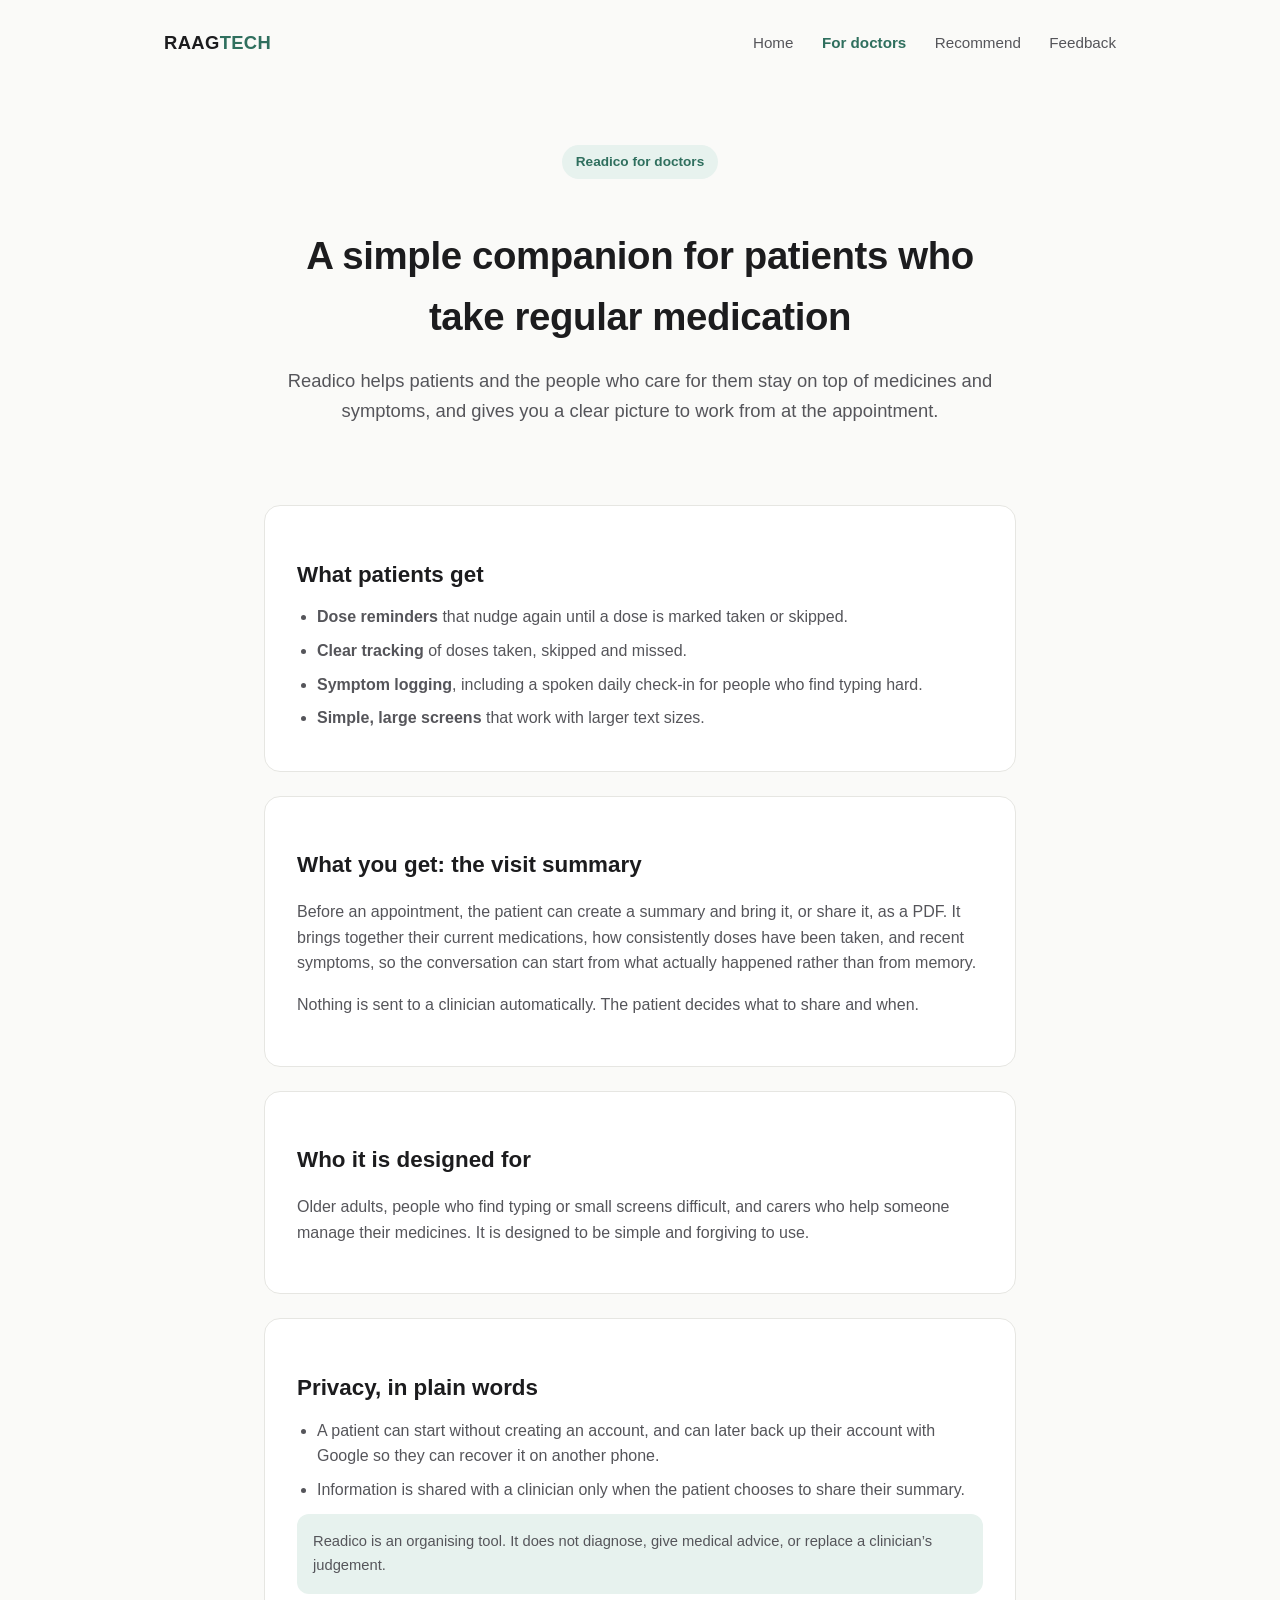
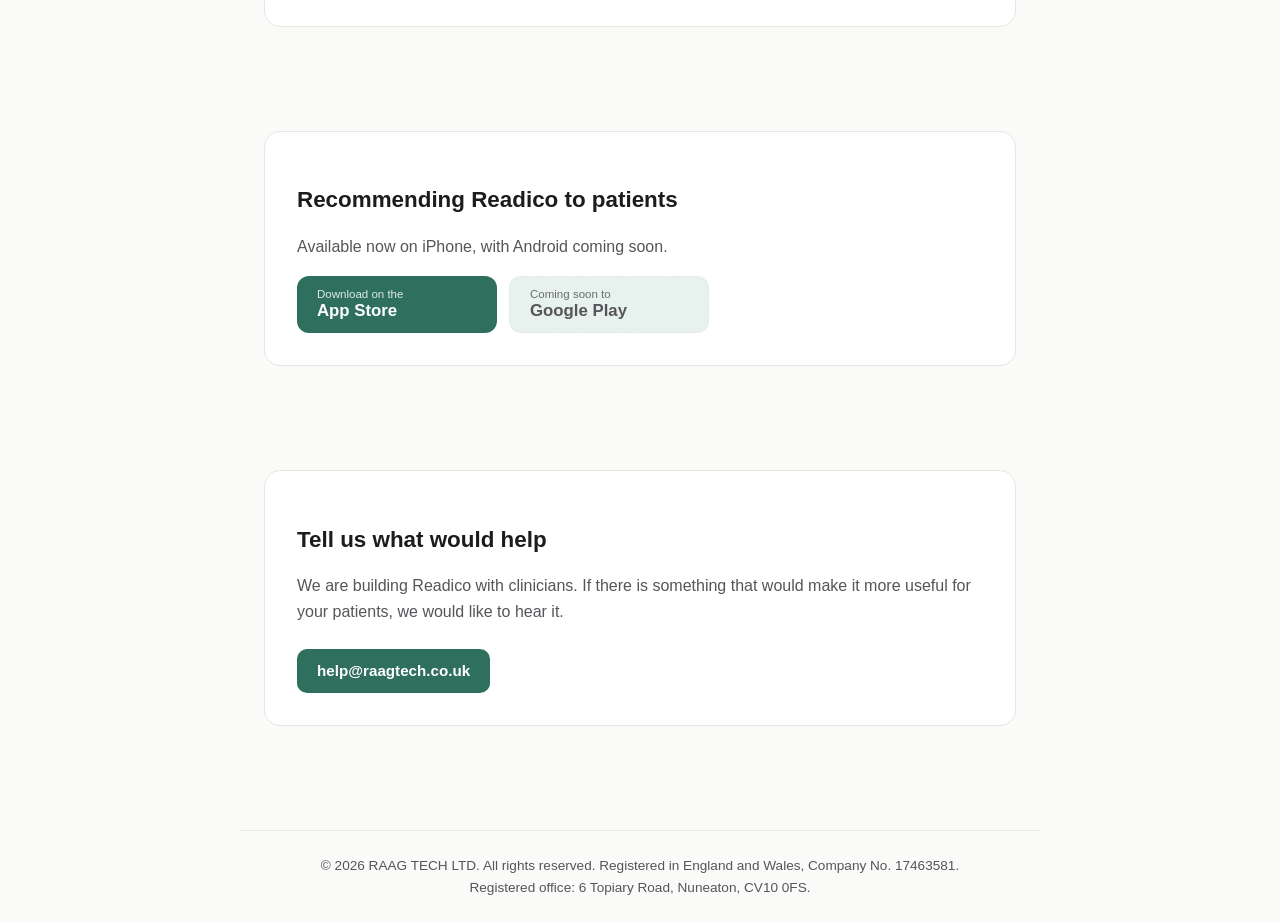
==== doctors.html @ 74452264 "Add 'For doctors' page and nav link" ====
<!DOCTYPE html>
<html lang="en">
<head>
<meta charset="UTF-8">
<meta name="viewport" content="width=device-width, initial-scale=1.0">
<title>Readico for doctors | RAAG TECH LTD</title>
<meta name="description" content="Readico is a simple medication and symptom companion for patients and carers, with a visit summary patients can bring to appointments.">
<style>
  :root {
    --bg: #fafaf8;
    --surface: #ffffff;
    --text: #1c1c1e;
    --text-secondary: #55555a;
    --border: #e6e6e2;
    --accent: #2f6f5e;
    --accent-soft: #e7f2ee;
  }
  @media (prefers-color-scheme: dark) {
    :root {
      --bg: #14161a;
      --surface: #1c1f24;
      --text: #f2f2f0;
      --text-secondary: #a8aab0;
      --border: #2a2d33;
      --accent: #6fcbb0;
      --accent-soft: #1f2e29;
    }
  }
  * { box-sizing: border-box; }
  body {
    margin: 0;
    font-family: -apple-system, BlinkMacSystemFont, "Segoe UI", Roboto, Helvetica, Arial, sans-serif;
    background: var(--bg);
    color: var(--text);
    line-height: 1.6;
  }
  header {
    padding: 28px 24px;
    display: flex;
    align-items: center;
    justify-content: space-between;
    max-width: 1000px;
    margin: 0 auto;
  }
  .logo {
    font-weight: 700;
    font-size: 1.15rem;
    letter-spacing: 0.02em;
  }
  .logo span { color: var(--accent); }
  nav a {
    color: var(--text-secondary);
    text-decoration: none;
    margin-left: 24px;
    font-size: 0.95rem;
  }
  nav a:hover { color: var(--accent); }

  .hero {
    max-width: 760px;
    margin: 60px auto 40px;
    padding: 0 24px;
    text-align: center;
  }
  .hero h1 {
    font-size: 2.4rem;
    margin-bottom: 16px;
    letter-spacing: -0.01em;
  }
  .hero p {
    font-size: 1.15rem;
    color: var(--text-secondary);
    margin-bottom: 28px;
  }
  .badge {
    display: inline-block;
    background: var(--accent-soft);
    color: var(--accent);
    padding: 6px 14px;
    border-radius: 999px;
    font-size: 0.85rem;
    font-weight: 600;
    margin-bottom: 20px;
  }

  section {
    max-width: 800px;
    margin: 0 auto;
    padding: 40px 24px;
  }
  .card {
    background: var(--surface);
    border: 1px solid var(--border);
    border-radius: 16px;
    padding: 32px;
    margin-bottom: 24px;
  }
  h2 {
    font-size: 1.4rem;
    margin-bottom: 12px;
  }
  .card p { color: var(--text-secondary); }

  .features {
    display: grid;
    grid-template-columns: repeat(2, 1fr);
    gap: 16px;
    margin-top: 20px;
  }
  @media (max-width: 560px) {
    .features { grid-template-columns: 1fr; }
  }
  .feature {
    padding: 16px;
    border-radius: 12px;
    background: var(--accent-soft);
  }
  .feature h3 {
    margin: 0 0 6px;
    font-size: 1rem;
    color: var(--accent);
  }
  .feature p {
    margin: 0;
    font-size: 0.9rem;
    color: var(--text-secondary);
  }

  footer {
    max-width: 800px;
    margin: 40px auto 0;
    padding: 24px;
    border-top: 1px solid var(--border);
    text-align: center;
    color: var(--text-secondary);
    font-size: 0.85rem;
  }
  footer a { color: var(--accent); text-decoration: none; }

  .contact-btn {
    display: inline-block;
    margin-top: 8px;
    background: var(--accent);
    color: #fff;
    padding: 10px 20px;
    border-radius: 10px;
    text-decoration: none;
    font-weight: 600;
    font-size: 0.95rem;
  }

  .download-row {
    display: flex;
    flex-wrap: wrap;
    gap: 12px;
    margin-top: 16px;
  }
  .store-btn {
    display: inline-flex;
    flex-direction: column;
    justify-content: center;
    min-width: 200px;
    padding: 10px 20px;
    border-radius: 12px;
    text-decoration: none;
    background: var(--accent);
    color: #fff;
    line-height: 1.25;
  }
  .store-btn small { font-size: 0.72rem; opacity: 0.85; }
  .store-btn strong { font-size: 1.05rem; }
  .store-btn.soon {
    background: var(--accent-soft);
    color: var(--text-secondary);
    cursor: default;
    border: 1px dashed var(--border);
  }

  .list { margin: 12px 0 0; padding-left: 20px; color: var(--text-secondary); }
  .list li { margin-bottom: 8px; }
  .note { background: var(--accent-soft); border-radius: 12px; padding: 16px; color: var(--text-secondary); font-size: 0.92rem; margin-top: 12px; }
  nav a.current { color: var(--accent); font-weight: 600; }
</style>
</head>
<body>

<header>
  <div class="logo">RAAG<span>TECH</span></div>
  <nav>
    <a href="/">Home</a>
    <a class="current" href="/doctors.html">For doctors</a>
    <a href="#recommend">Recommend</a>
    <a href="#feedback">Feedback</a>
  </nav>
</header>

<div class="hero">
  <div class="badge">Readico for doctors</div>
  <h1>A simple companion for patients who take regular medication</h1>
  <p>Readico helps patients and the people who care for them stay on top of medicines and symptoms, and gives you a clear picture to work from at the appointment.</p>
</div>

<section>
  <div class="card">
    <h2>What patients get</h2>
    <ul class="list">
      <li><strong>Dose reminders</strong> that nudge again until a dose is marked taken or skipped.</li>
      <li><strong>Clear tracking</strong> of doses taken, skipped and missed.</li>
      <li><strong>Symptom logging</strong>, including a spoken daily check-in for people who find typing hard.</li>
      <li><strong>Simple, large screens</strong> that work with larger text sizes.</li>
    </ul>
  </div>

  <div class="card">
    <h2>What you get: the visit summary</h2>
    <p>Before an appointment, the patient can create a summary and bring it, or share it, as a PDF. It brings together their current medications, how consistently doses have been taken, and recent symptoms, so the conversation can start from what actually happened rather than from memory.</p>
    <p>Nothing is sent to a clinician automatically. The patient decides what to share and when.</p>
  </div>

  <div class="card">
    <h2>Who it is designed for</h2>
    <p>Older adults, people who find typing or small screens difficult, and carers who help someone manage their medicines. It is designed to be simple and forgiving to use.</p>
  </div>

  <div class="card">
    <h2>Privacy, in plain words</h2>
    <ul class="list">
      <li>A patient can start without creating an account, and can later back up their account with Google so they can recover it on another phone.</li>
      <li>Information is shared with a clinician only when the patient chooses to share their summary.</li>
    </ul>
    <div class="note">Readico is an organising tool. It does not diagnose, give medical advice, or replace a clinician&rsquo;s judgement.</div>
  </div>
</section>

<section id="recommend">
  <div class="card">
    <h2>Recommending Readico to patients</h2>
    <p>Available now on iPhone, with Android coming soon.</p>
    <div class="download-row">
      <a class="store-btn" href="https://apps.apple.com/us/app/readico/id6802690472" target="_blank" rel="noopener">
        <small>Download on the</small>
        <strong>App Store</strong>
      </a>
      <span class="store-btn soon">
        <small>Coming soon to</small>
        <strong>Google Play</strong>
      </span>
    </div>
  </div>
</section>

<section id="feedback">
  <div class="card">
    <h2>Tell us what would help</h2>
    <p>We are building Readico with clinicians. If there is something that would make it more useful for your patients, we would like to hear it.</p>
    <a class="contact-btn" href="mailto:help@raagtech.co.uk">help@raagtech.co.uk</a>
  </div>
</section>

<footer>
  &copy; 2026 RAAG TECH LTD. All rights reserved. Registered in England and Wales, Company No. 17463581.<br>Registered office: 6 Topiary Road, Nuneaton, CV10 0FS.
</footer>

</body>
</html>
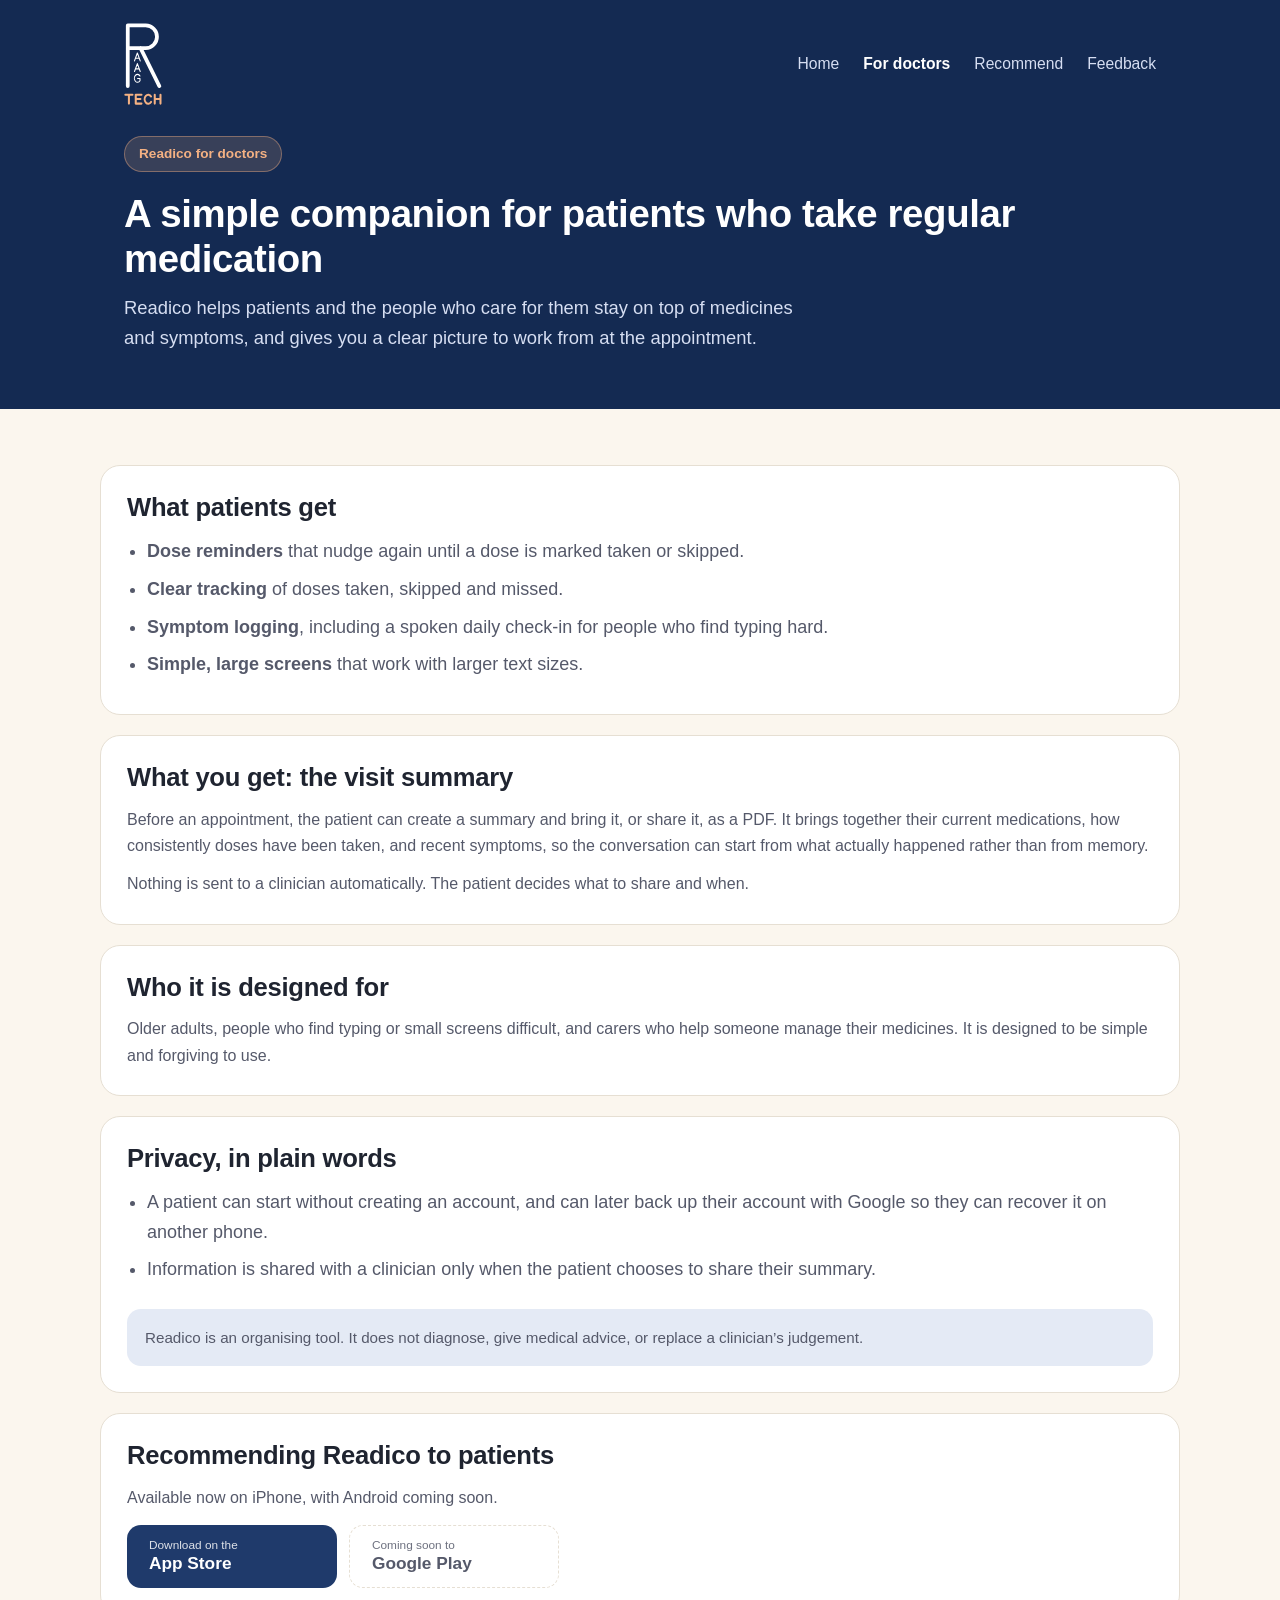
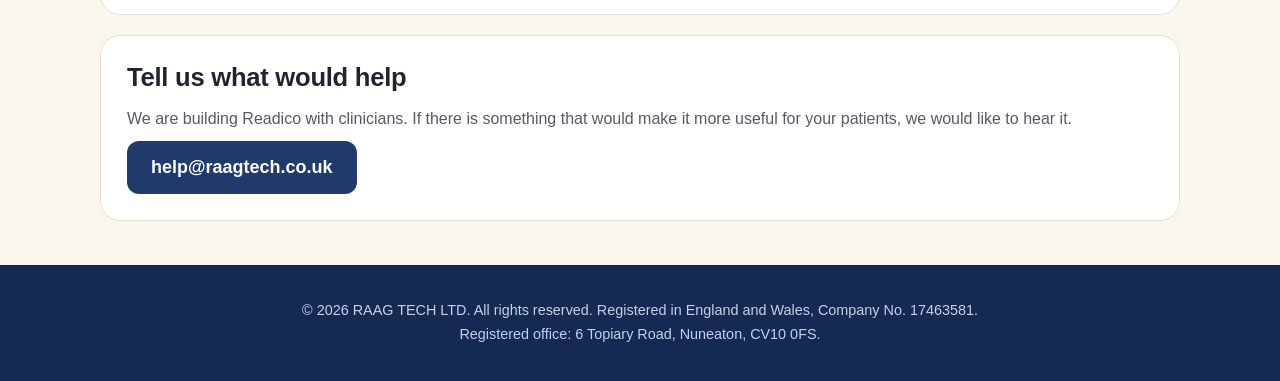
==== commit 2a7103de: "Website redesign: navy theme, new RAAG TECH logo, shared stylesheet, rebuilt home and doctors pages " ====
--- a/doctors.html
+++ b/doctors.html
@@ -5,202 +5,30 @@
 <meta name="viewport" content="width=device-width, initial-scale=1.0">
 <title>Readico for doctors | RAAG TECH LTD</title>
 <meta name="description" content="Readico is a simple medication and symptom companion for patients and carers, with a visit summary patients can bring to appointments.">
-<style>
-  :root {
-    --bg: #fafaf8;
-    --surface: #ffffff;
-    --text: #1c1c1e;
-    --text-secondary: #55555a;
-    --border: #e6e6e2;
-    --accent: #2f6f5e;
-    --accent-soft: #e7f2ee;
-  }
-  @media (prefers-color-scheme: dark) {
-    :root {
-      --bg: #14161a;
-      --surface: #1c1f24;
-      --text: #f2f2f0;
-      --text-secondary: #a8aab0;
-      --border: #2a2d33;
-      --accent: #6fcbb0;
-      --accent-soft: #1f2e29;
-    }
-  }
-  * { box-sizing: border-box; }
-  body {
-    margin: 0;
-    font-family: -apple-system, BlinkMacSystemFont, "Segoe UI", Roboto, Helvetica, Arial, sans-serif;
-    background: var(--bg);
-    color: var(--text);
-    line-height: 1.6;
-  }
-  header {
-    padding: 28px 24px;
-    display: flex;
-    align-items: center;
-    justify-content: space-between;
-    max-width: 1000px;
-    margin: 0 auto;
-  }
-  .logo {
-    font-weight: 700;
-    font-size: 1.15rem;
-    letter-spacing: 0.02em;
-  }
-  .logo span { color: var(--accent); }
-  nav a {
-    color: var(--text-secondary);
-    text-decoration: none;
-    margin-left: 24px;
-    font-size: 0.95rem;
-  }
-  nav a:hover { color: var(--accent); }
-
-  .hero {
-    max-width: 760px;
-    margin: 60px auto 40px;
-    padding: 0 24px;
-    text-align: center;
-  }
-  .hero h1 {
-    font-size: 2.4rem;
-    margin-bottom: 16px;
-    letter-spacing: -0.01em;
-  }
-  .hero p {
-    font-size: 1.15rem;
-    color: var(--text-secondary);
-    margin-bottom: 28px;
-  }
-  .badge {
-    display: inline-block;
-    background: var(--accent-soft);
-    color: var(--accent);
-    padding: 6px 14px;
-    border-radius: 999px;
-    font-size: 0.85rem;
-    font-weight: 600;
-    margin-bottom: 20px;
-  }
-
-  section {
-    max-width: 800px;
-    margin: 0 auto;
-    padding: 40px 24px;
-  }
-  .card {
-    background: var(--surface);
-    border: 1px solid var(--border);
-    border-radius: 16px;
-    padding: 32px;
-    margin-bottom: 24px;
-  }
-  h2 {
-    font-size: 1.4rem;
-    margin-bottom: 12px;
-  }
-  .card p { color: var(--text-secondary); }
-
-  .features {
-    display: grid;
-    grid-template-columns: repeat(2, 1fr);
-    gap: 16px;
-    margin-top: 20px;
-  }
-  @media (max-width: 560px) {
-    .features { grid-template-columns: 1fr; }
-  }
-  .feature {
-    padding: 16px;
-    border-radius: 12px;
-    background: var(--accent-soft);
-  }
-  .feature h3 {
-    margin: 0 0 6px;
-    font-size: 1rem;
-    color: var(--accent);
-  }
-  .feature p {
-    margin: 0;
-    font-size: 0.9rem;
-    color: var(--text-secondary);
-  }
-
-  footer {
-    max-width: 800px;
-    margin: 40px auto 0;
-    padding: 24px;
-    border-top: 1px solid var(--border);
-    text-align: center;
-    color: var(--text-secondary);
-    font-size: 0.85rem;
-  }
-  footer a { color: var(--accent); text-decoration: none; }
-
-  .contact-btn {
-    display: inline-block;
-    margin-top: 8px;
-    background: var(--accent);
-    color: #fff;
-    padding: 10px 20px;
-    border-radius: 10px;
-    text-decoration: none;
-    font-weight: 600;
-    font-size: 0.95rem;
-  }
-
-  .download-row {
-    display: flex;
-    flex-wrap: wrap;
-    gap: 12px;
-    margin-top: 16px;
-  }
-  .store-btn {
-    display: inline-flex;
-    flex-direction: column;
-    justify-content: center;
-    min-width: 200px;
-    padding: 10px 20px;
-    border-radius: 12px;
-    text-decoration: none;
-    background: var(--accent);
-    color: #fff;
-    line-height: 1.25;
-  }
-  .store-btn small { font-size: 0.72rem; opacity: 0.85; }
-  .store-btn strong { font-size: 1.05rem; }
-  .store-btn.soon {
-    background: var(--accent-soft);
-    color: var(--text-secondary);
-    cursor: default;
-    border: 1px dashed var(--border);
-  }
-
-  .list { margin: 12px 0 0; padding-left: 20px; color: var(--text-secondary); }
-  .list li { margin-bottom: 8px; }
-  .note { background: var(--accent-soft); border-radius: 12px; padding: 16px; color: var(--text-secondary); font-size: 0.92rem; margin-top: 12px; }
-  nav a.current { color: var(--accent); font-weight: 600; }
-</style>
+<meta name="theme-color" content="#142A52">
+<link rel="icon" type="image/svg+xml" href="assets/icon.svg">
+<link rel="alternate icon" type="image/png" href="assets/readico-icon.png">
+<link rel="stylesheet" href="assets/site.css">
 </head>
 <body>
-
-<header>
-  <div class="logo">RAAG<span>TECH</span></div>
-  <nav>
-    <a href="/">Home</a>
-    <a class="current" href="/doctors.html">For doctors</a>
-    <a href="#recommend">Recommend</a>
-    <a href="#feedback">Feedback</a>
-  </nav>
-</header>
-
-<div class="hero">
-  <div class="badge">Readico for doctors</div>
-  <h1>A simple companion for patients who take regular medication</h1>
-  <p>Readico helps patients and the people who care for them stay on top of medicines and symptoms, and gives you a clear picture to work from at the appointment.</p>
+<div class="top">
+  <header class="bar">
+    <a class="logo" href="/" aria-label="RAAG TECH home"><img src="assets/logo-dark.svg" alt="RAAG TECH" height="84"></a>
+    <nav class="menu">
+      <a href="/">Home</a>
+      <a class="current" href="doctors.html">For doctors</a>
+      <a href="#recommend">Recommend</a>
+      <a href="#feedback">Feedback</a>
+    </nav>
+  </header>
+  <div class="wrap page-hero">
+    <span class="pill">Readico for doctors</span>
+    <h1>A simple companion for patients who take regular medication</h1>
+    <p>Readico helps patients and the people who care for them stay on top of medicines and symptoms, and gives you a clear picture to work from at the appointment.</p>
+  </div>
 </div>
 
-<section>
+<main class="wrap page">
   <div class="card">
     <h2>What patients get</h2>
     <ul class="list">
@@ -230,36 +58,25 @@
     </ul>
     <div class="note">Readico is an organising tool. It does not diagnose, give medical advice, or replace a clinician&rsquo;s judgement.</div>
   </div>
-</section>
 
-<section id="recommend">
-  <div class="card">
+  <div class="card" id="recommend">
     <h2>Recommending Readico to patients</h2>
     <p>Available now on iPhone, with Android coming soon.</p>
-    <div class="download-row">
-      <a class="store-btn" href="https://apps.apple.com/us/app/readico/id6802690472" target="_blank" rel="noopener">
-        <small>Download on the</small>
-        <strong>App Store</strong>
-      </a>
-      <span class="store-btn soon">
-        <small>Coming soon to</small>
-        <strong>Google Play</strong>
-      </span>
+    <div class="cta" style="margin-top:14px">
+      <a class="btn navy" href="https://apps.apple.com/us/app/readico/id6802690472" target="_blank" rel="noopener"><small>Download on the</small><strong>App Store</strong></a>
+      <span class="btn ghost" style="color:var(--text-secondary);border-color:var(--line)"><small>Coming soon to</small><strong>Google Play</strong></span>
     </div>
   </div>
-</section>
 
-<section id="feedback">
-  <div class="card">
+  <div class="card" id="feedback">
     <h2>Tell us what would help</h2>
     <p>We are building Readico with clinicians. If there is something that would make it more useful for your patients, we would like to hear it.</p>
     <a class="contact-btn" href="mailto:help@raagtech.co.uk">help@raagtech.co.uk</a>
   </div>
-</section>
+</main>
 
-<footer>
+<footer class="foot">
   &copy; 2026 RAAG TECH LTD. All rights reserved. Registered in England and Wales, Company No. 17463581.<br>Registered office: 6 Topiary Road, Nuneaton, CV10 0FS.
 </footer>
-
 </body>
 </html>
--- a/assets/site.css
+++ b/assets/site.css
@@ -0,0 +1,157 @@
+:root {
+  --navy: #1F3A6B;
+  --navy-deep: #142A52;
+  --navy-900: #0F1C3A;
+  --cream: #FBF6EE;
+  --apricot: #F4B183;
+  --ink: #1F2430;
+  --muted: #55596A;
+  --card: #FFFFFF;
+  --line: #E6DFD3;
+  --tint: #E4EAF5;
+  --bg: #FBF6EE;
+  --text: #1F2430;
+  --text-secondary: #55596A;
+  --accent: #1F3A6B;
+}
+@media (prefers-color-scheme: dark) {
+  :root {
+    --bg: #12182A;
+    --card: #1C2540;
+    --line: #30395A;
+    --tint: #2A3560;
+    --text: #EEF1FA;
+    --text-secondary: #BFC6DD;
+    --accent: #8FB0F0;
+  }
+}
+* { box-sizing: border-box; }
+html { scroll-behavior: smooth; }
+body {
+  margin: 0;
+  font-family: -apple-system, BlinkMacSystemFont, "Segoe UI", Roboto, Helvetica, Arial, sans-serif;
+  background: var(--bg);
+  color: var(--text);
+  line-height: 1.65;
+  font-size: 18px;
+}
+a { color: var(--accent); }
+img { max-width: 100%; }
+.wrap { max-width: 1080px; margin: 0 auto; padding: 0 24px; }
+
+/* Header and hero */
+.top { background: var(--navy-deep); color: #fff; }
+header.bar {
+  display: flex; align-items: center; justify-content: space-between;
+  max-width: 1080px; margin: 0 auto; padding: 22px 24px;
+}
+.logo { display: flex; align-items: center; gap: 10px; text-decoration: none; color: #fff; font-weight: 700; font-size: 1.15rem; letter-spacing: 0.04em; }
+.logo img { height: 84px; width: auto; }
+.logo span { color: var(--apricot); }
+nav.menu a { color: #D6DEF2; text-decoration: none; margin-left: 24px; font-size: 0.98rem; }
+nav.menu a:hover, nav.menu a.current { color: #fff; }
+nav.menu a.current { font-weight: 600; }
+.hero { display: grid; grid-template-columns: 1.1fr 0.9fr; gap: 40px; align-items: center; padding: 36px 24px 72px; }
+.hero h1 { font-size: 3rem; line-height: 1.12; letter-spacing: -0.02em; margin: 0 0 18px; color: #fff; }
+.hero p.lead { font-size: 1.2rem; color: #D6DEF2; margin: 0 0 28px; max-width: 34em; }
+.pill { display: inline-block; background: rgba(244,177,131,0.16); color: var(--apricot); border: 1px solid rgba(244,177,131,0.4); padding: 6px 14px; border-radius: 999px; font-size: 0.85rem; font-weight: 600; margin-bottom: 20px; }
+.cta { display: flex; flex-wrap: wrap; gap: 12px; }
+.btn { display: inline-flex; flex-direction: column; justify-content: center; min-width: 210px; padding: 12px 22px; border-radius: 14px; text-decoration: none; line-height: 1.25; }
+.btn small { font-size: 0.74rem; opacity: 0.85; }
+.btn strong { font-size: 1.08rem; }
+.btn.primary { background: var(--apricot); color: #3A2208; }
+.btn.ghost { background: transparent; color: #D6DEF2; border: 1px dashed rgba(255,255,255,0.4); cursor: default; }
+.btn.navy { background: var(--navy); color: #fff; }
+
+/* Phone mockup (sample data only) */
+.phone { width: 290px; margin: 0 auto; background: #0F1C3A; border-radius: 40px; padding: 10px; box-shadow: 0 30px 60px rgba(0,0,0,0.35); }
+.screen { background: #FBF6EE; color: #1F2430; border-radius: 30px; padding: 18px 14px 16px; font-size: 15px; line-height: 1.35; }
+.screen .hi { font-size: 21px; font-weight: 600; margin: 0 4px 2px; }
+.screen .date { color: #5A5566; margin: 0 4px 12px; font-size: 14px; }
+.voice { background: #1F3A6B; color: #fff; border-radius: 18px; padding: 12px; margin-bottom: 10px; }
+.voice .lab { display: flex; align-items: center; gap: 8px; font-size: 13px; color: #DCE4F5; }
+.voice .dot { width: 22px; height: 22px; border-radius: 50%; background: #F4B183; display: inline-block; }
+.voice .q { font-size: 16.5px; font-weight: 600; margin: 6px 0 10px; line-height: 1.3; }
+.voice .row { display: flex; gap: 8px; }
+.voice .row span { flex: 1; text-align: center; padding: 10px 6px; border-radius: 10px; font-weight: 600; font-size: 14px; }
+.voice .yes { background: #F4B183; color: #3F2008; }
+.voice .no { border: 1.5px solid #DCE4F5; color: #fff; }
+.mini { background: #fff; border: 1px solid #E6DFD3; border-radius: 16px; padding: 11px 12px; margin-bottom: 9px; }
+.mini b { font-size: 16px; }
+.mini .t { float: right; color: #5A5566; font-size: 13px; }
+.mini .d { margin: 2px 0 7px; font-size: 14.5px; }
+.chip { display: inline-block; background: #E4EAF5; color: #1F3A6B; border-radius: 999px; padding: 3px 10px; font-size: 13px; font-weight: 600; }
+.next { background: #fff; border: 1px solid #E6DFD3; border-radius: 16px; padding: 11px 12px; }
+.next b { font-size: 16.5px; display: block; }
+.next span { color: #5A5566; font-size: 14px; }
+
+/* Sections */
+section.block { padding: 72px 0; }
+h2 { font-size: 2.1rem; line-height: 1.2; letter-spacing: -0.01em; margin: 0 0 14px; }
+.sub { color: var(--text-secondary); max-width: 36em; margin: 0 0 36px; }
+.grid4 { display: grid; grid-template-columns: repeat(auto-fit, minmax(230px, 1fr)); gap: 18px; }
+.card { background: var(--card); border: 1px solid var(--line); border-radius: 20px; padding: 26px; }
+.card .ic { width: 48px; height: 48px; border-radius: 14px; background: var(--tint); display: flex; align-items: center; justify-content: center; margin-bottom: 16px; }
+.card .ic svg { width: 26px; height: 26px; stroke: var(--accent); fill: none; stroke-width: 1.8; stroke-linecap: round; stroke-linejoin: round; }
+.card h3 { margin: 0 0 8px; font-size: 1.2rem; }
+.card p { margin: 0; color: var(--text-secondary); font-size: 1rem; }
+
+.band { background: var(--navy); color: #fff; }
+.band h2 { color: #fff; }
+.band .sub { color: #D6DEF2; }
+.steps { display: grid; grid-template-columns: repeat(auto-fit, minmax(240px, 1fr)); gap: 20px; margin-top: 8px; }
+.step { background: rgba(255,255,255,0.07); border: 1px solid rgba(255,255,255,0.14); border-radius: 20px; padding: 26px; }
+.step .n { width: 38px; height: 38px; border-radius: 50%; background: var(--apricot); color: #3A2208; font-weight: 700; display: flex; align-items: center; justify-content: center; margin-bottom: 14px; }
+.step h3 { margin: 0 0 6px; font-size: 1.2rem; color: #fff; }
+.step p { margin: 0; color: #D6DEF2; font-size: 1rem; }
+
+.split { display: grid; grid-template-columns: 1fr 1fr; gap: 48px; align-items: center; }
+.sheet { background: #fff; color: #1F2430; border: 1px solid #E6DFD3; border-radius: 16px; padding: 24px; font-size: 15px; box-shadow: 0 16px 40px rgba(31,58,107,0.12); }
+.sheet h4 { margin: 0 0 4px; font-size: 18px; }
+.sheet .m { padding: 12px 0; border-top: 1px solid #E6DFD3; }
+.sheet .m b { display: block; font-size: 16px; }
+.sheet .m span { color: #55596A; }
+.ticks { list-style: none; padding: 0; margin: 18px 0 0; }
+.ticks li { padding-left: 30px; position: relative; margin-bottom: 12px; color: var(--text-secondary); }
+.ticks li::before { content: ""; position: absolute; left: 0; top: 7px; width: 16px; height: 16px; border-radius: 50%; background: var(--apricot); }
+.note { background: var(--tint); border-radius: 14px; padding: 16px 18px; color: var(--text-secondary); font-size: 0.95rem; margin-top: 24px; }
+
+.contact-btn { display: inline-block; margin-top: 8px; background: var(--navy); color: #fff; padding: 12px 24px; border-radius: 12px; text-decoration: none; font-weight: 600; }
+footer.foot { background: var(--navy-deep); color: #C6D0EA; text-align: center; padding: 34px 24px; font-size: 0.9rem; }
+footer.foot a { color: #fff; }
+
+/* Content pages (doctors, privacy) */
+.page { padding: 56px 0 24px; }
+.page .card { margin-bottom: 20px; }
+.page h2 { font-size: 1.6rem; }
+.list { margin: 12px 0 0; padding-left: 20px; color: var(--text-secondary); }
+.list li { margin-bottom: 8px; }
+.policy { max-width: 760px; margin: 0 auto; padding: 48px 24px 24px; }
+.policy h1 { font-size: 2.2rem; margin: 0 0 4px; }
+.policy h2 { font-size: 1.25rem; margin-top: 36px; margin-bottom: 8px; }
+.policy p, .policy li { color: var(--text); font-size: 1.02rem; }
+.policy ul { padding-left: 20px; }
+.policy .meta { color: var(--text-secondary); font-size: 0.92rem; margin-bottom: 32px; }
+.policy hr { border: none; border-top: 1px solid var(--line); margin: 40px 0; }
+.page-hero { color: #fff; padding-top: 8px; padding-bottom: 56px; }
+.page-hero h1 { font-size: 2.4rem; line-height: 1.15; margin: 0 0 12px; letter-spacing: -0.01em; }
+.page-hero p { color: #D6DEF2; max-width: 38em; margin: 0; font-size: 1.15rem; }
+
+.card p + p { margin-top: 12px; }
+.hero > * { min-width: 0; }
+header.bar { flex-wrap: wrap; gap: 10px 20px; }
+nav.menu { display: flex; flex-wrap: wrap; gap: 4px 0; }
+@media (max-width: 860px) {
+  .hero { grid-template-columns: minmax(0, 1fr); padding-bottom: 48px; }
+  .hero h1 { font-size: 2.2rem; }
+  .btn { min-width: 0; flex: 1 1 160px; }
+  .phone { max-width: 100%; }
+  nav.menu a { margin-left: 0; margin-right: 16px; }
+  .hero h1 { font-size: 2.3rem; }
+  .split { grid-template-columns: minmax(0, 1fr); gap: 28px; }
+  nav.menu a { font-size: 0.92rem; }
+  section.block { padding: 48px 0; }
+  h2 { font-size: 1.7rem; }
+}
+@media (prefers-reduced-motion: reduce) { html { scroll-behavior: auto; } }
+.logo .wm { font-weight: 700; }
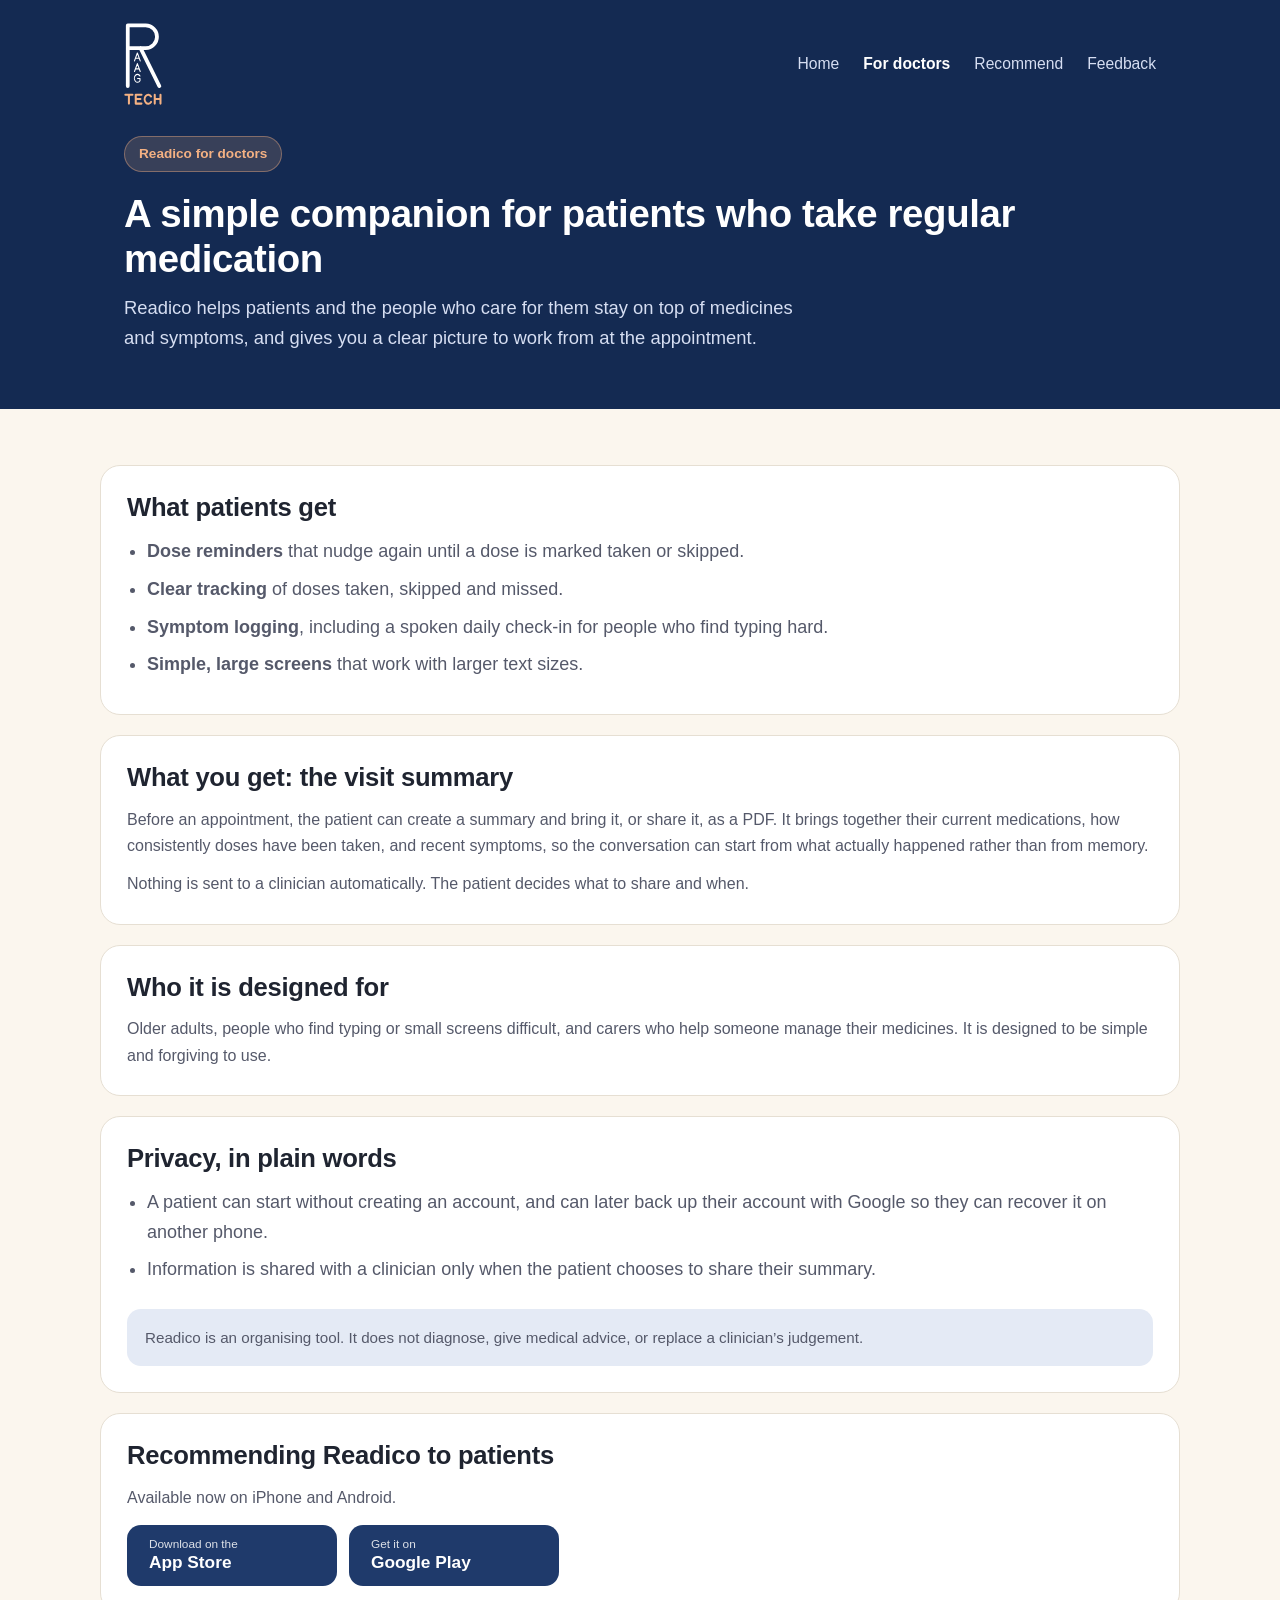
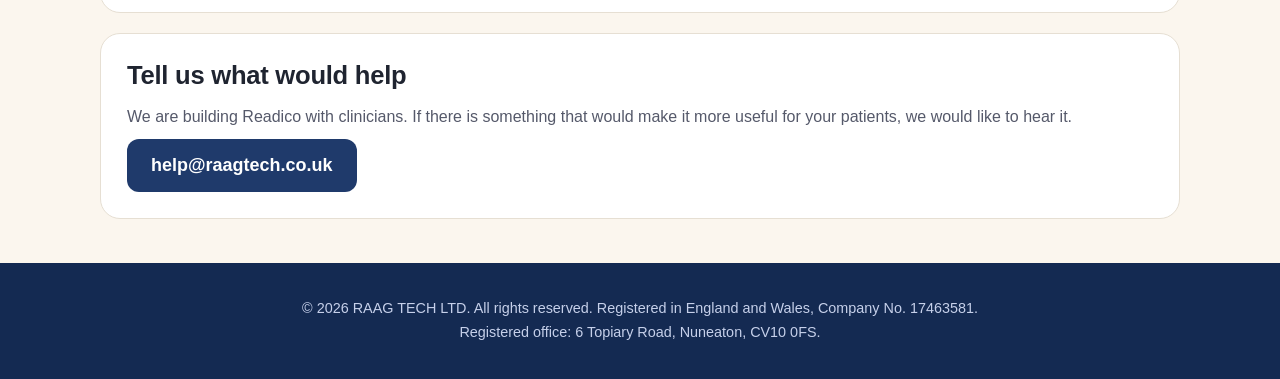
==== commit 1ae46031: "Add Google Play link: Readico is now on iPhone and Android Co-Authored-By: Claude Sonnet 5.5 <norepl" ====
--- a/doctors.html
+++ b/doctors.html
@@ -61,10 +61,10 @@
 
   <div class="card" id="recommend">
     <h2>Recommending Readico to patients</h2>
-    <p>Available now on iPhone, with Android coming soon.</p>
+    <p>Available now on iPhone and Android.</p>
     <div class="cta" style="margin-top:14px">
       <a class="btn navy" href="https://apps.apple.com/us/app/readico/id6802690472" target="_blank" rel="noopener"><small>Download on the</small><strong>App Store</strong></a>
-      <span class="btn ghost" style="color:var(--text-secondary);border-color:var(--line)"><small>Coming soon to</small><strong>Google Play</strong></span>
+      <a class="btn navy" href="https://play.google.com/store/apps/details?id=com.readico.android" target="_blank" rel="noopener"><small>Get it on</small><strong>Google Play</strong></a>
     </div>
   </div>
 
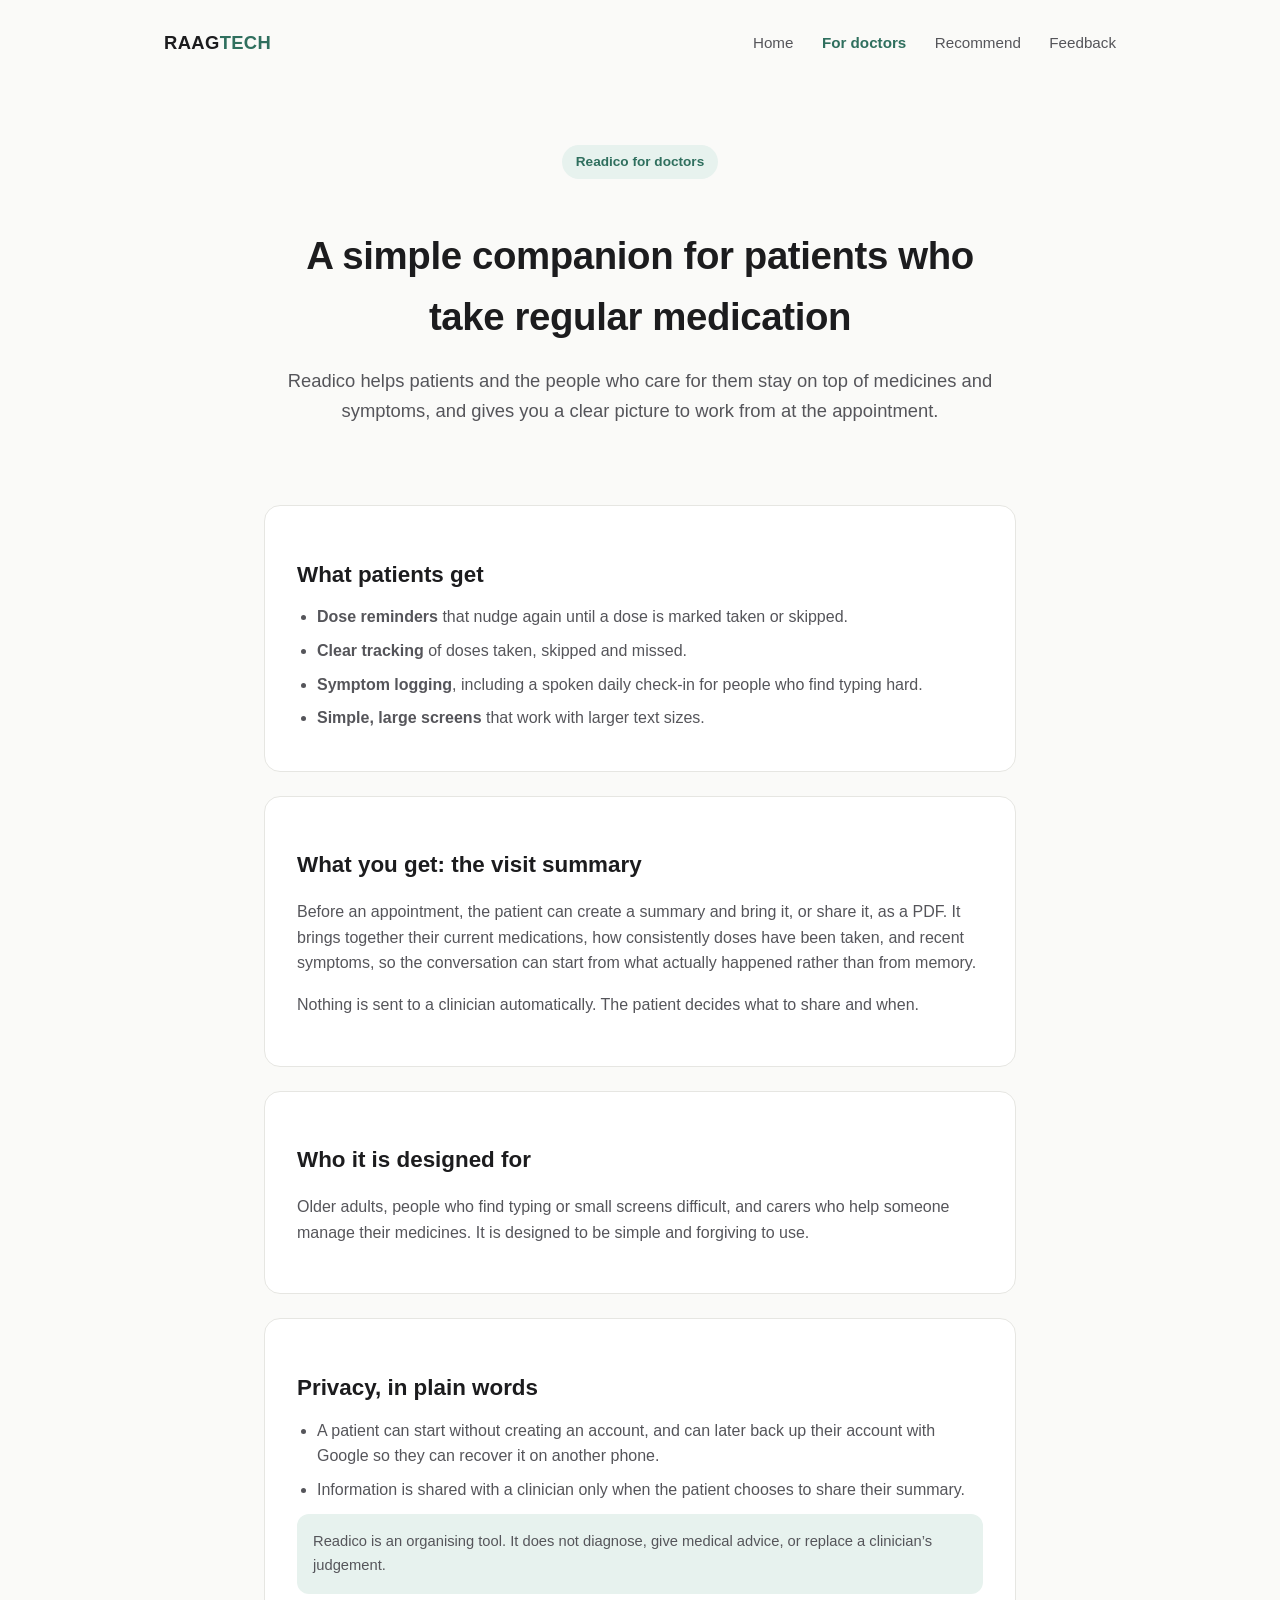
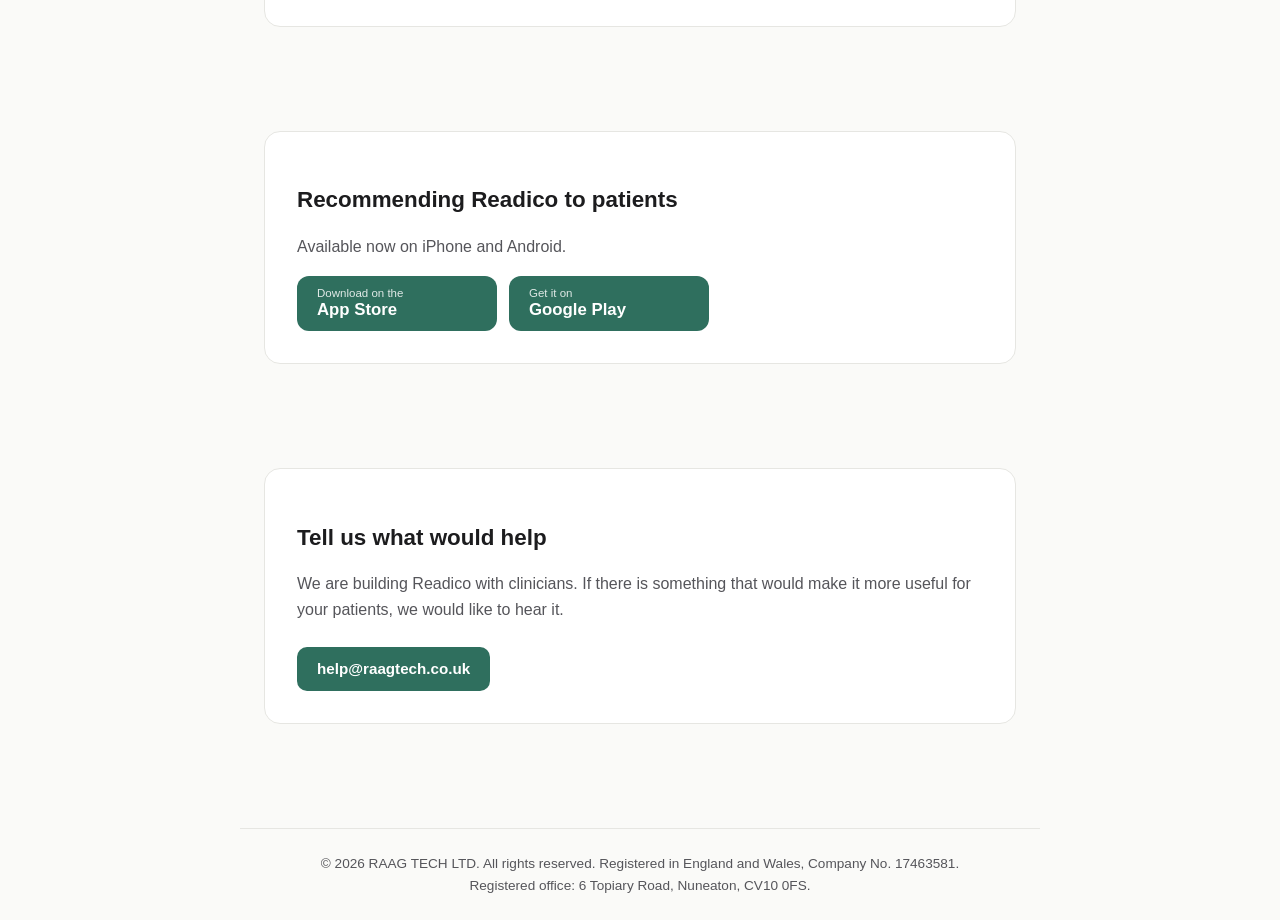
==== commit dbf3cb51: "Add Google Play link: Readico is now on iPhone and Android Co-Authored-By: Claude Sonnet 5.5 <norepl" ====
--- a/doctors.html
+++ b/doctors.html
@@ -5,30 +5,202 @@
 <meta name="viewport" content="width=device-width, initial-scale=1.0">
 <title>Readico for doctors | RAAG TECH LTD</title>
 <meta name="description" content="Readico is a simple medication and symptom companion for patients and carers, with a visit summary patients can bring to appointments.">
-<meta name="theme-color" content="#142A52">
-<link rel="icon" type="image/svg+xml" href="assets/icon.svg">
-<link rel="alternate icon" type="image/png" href="assets/readico-icon.png">
-<link rel="stylesheet" href="assets/site.css">
+<style>
+  :root {
+    --bg: #fafaf8;
+    --surface: #ffffff;
+    --text: #1c1c1e;
+    --text-secondary: #55555a;
+    --border: #e6e6e2;
+    --accent: #2f6f5e;
+    --accent-soft: #e7f2ee;
+  }
+  @media (prefers-color-scheme: dark) {
+    :root {
+      --bg: #14161a;
+      --surface: #1c1f24;
+      --text: #f2f2f0;
+      --text-secondary: #a8aab0;
+      --border: #2a2d33;
+      --accent: #6fcbb0;
+      --accent-soft: #1f2e29;
+    }
+  }
+  * { box-sizing: border-box; }
+  body {
+    margin: 0;
+    font-family: -apple-system, BlinkMacSystemFont, "Segoe UI", Roboto, Helvetica, Arial, sans-serif;
+    background: var(--bg);
+    color: var(--text);
+    line-height: 1.6;
+  }
+  header {
+    padding: 28px 24px;
+    display: flex;
+    align-items: center;
+    justify-content: space-between;
+    max-width: 1000px;
+    margin: 0 auto;
+  }
+  .logo {
+    font-weight: 700;
+    font-size: 1.15rem;
+    letter-spacing: 0.02em;
+  }
+  .logo span { color: var(--accent); }
+  nav a {
+    color: var(--text-secondary);
+    text-decoration: none;
+    margin-left: 24px;
+    font-size: 0.95rem;
+  }
+  nav a:hover { color: var(--accent); }
+
+  .hero {
+    max-width: 760px;
+    margin: 60px auto 40px;
+    padding: 0 24px;
+    text-align: center;
+  }
+  .hero h1 {
+    font-size: 2.4rem;
+    margin-bottom: 16px;
+    letter-spacing: -0.01em;
+  }
+  .hero p {
+    font-size: 1.15rem;
+    color: var(--text-secondary);
+    margin-bottom: 28px;
+  }
+  .badge {
+    display: inline-block;
+    background: var(--accent-soft);
+    color: var(--accent);
+    padding: 6px 14px;
+    border-radius: 999px;
+    font-size: 0.85rem;
+    font-weight: 600;
+    margin-bottom: 20px;
+  }
+
+  section {
+    max-width: 800px;
+    margin: 0 auto;
+    padding: 40px 24px;
+  }
+  .card {
+    background: var(--surface);
+    border: 1px solid var(--border);
+    border-radius: 16px;
+    padding: 32px;
+    margin-bottom: 24px;
+  }
+  h2 {
+    font-size: 1.4rem;
+    margin-bottom: 12px;
+  }
+  .card p { color: var(--text-secondary); }
+
+  .features {
+    display: grid;
+    grid-template-columns: repeat(2, 1fr);
+    gap: 16px;
+    margin-top: 20px;
+  }
+  @media (max-width: 560px) {
+    .features { grid-template-columns: 1fr; }
+  }
+  .feature {
+    padding: 16px;
+    border-radius: 12px;
+    background: var(--accent-soft);
+  }
+  .feature h3 {
+    margin: 0 0 6px;
+    font-size: 1rem;
+    color: var(--accent);
+  }
+  .feature p {
+    margin: 0;
+    font-size: 0.9rem;
+    color: var(--text-secondary);
+  }
+
+  footer {
+    max-width: 800px;
+    margin: 40px auto 0;
+    padding: 24px;
+    border-top: 1px solid var(--border);
+    text-align: center;
+    color: var(--text-secondary);
+    font-size: 0.85rem;
+  }
+  footer a { color: var(--accent); text-decoration: none; }
+
+  .contact-btn {
+    display: inline-block;
+    margin-top: 8px;
+    background: var(--accent);
+    color: #fff;
+    padding: 10px 20px;
+    border-radius: 10px;
+    text-decoration: none;
+    font-weight: 600;
+    font-size: 0.95rem;
+  }
+
+  .download-row {
+    display: flex;
+    flex-wrap: wrap;
+    gap: 12px;
+    margin-top: 16px;
+  }
+  .store-btn {
+    display: inline-flex;
+    flex-direction: column;
+    justify-content: center;
+    min-width: 200px;
+    padding: 10px 20px;
+    border-radius: 12px;
+    text-decoration: none;
+    background: var(--accent);
+    color: #fff;
+    line-height: 1.25;
+  }
+  .store-btn small { font-size: 0.72rem; opacity: 0.85; }
+  .store-btn strong { font-size: 1.05rem; }
+  .store-btn.soon {
+    background: var(--accent-soft);
+    color: var(--text-secondary);
+    cursor: default;
+    border: 1px dashed var(--border);
+  }
+
+  .list { margin: 12px 0 0; padding-left: 20px; color: var(--text-secondary); }
+  .list li { margin-bottom: 8px; }
+  .note { background: var(--accent-soft); border-radius: 12px; padding: 16px; color: var(--text-secondary); font-size: 0.92rem; margin-top: 12px; }
+  nav a.current { color: var(--accent); font-weight: 600; }
+</style>
 </head>
 <body>
-<div class="top">
-  <header class="bar">
-    <a class="logo" href="/" aria-label="RAAG TECH home"><img src="assets/logo-dark.svg" alt="RAAG TECH" height="84"></a>
-    <nav class="menu">
-      <a href="/">Home</a>
-      <a class="current" href="doctors.html">For doctors</a>
-      <a href="#recommend">Recommend</a>
-      <a href="#feedback">Feedback</a>
-    </nav>
-  </header>
-  <div class="wrap page-hero">
-    <span class="pill">Readico for doctors</span>
-    <h1>A simple companion for patients who take regular medication</h1>
-    <p>Readico helps patients and the people who care for them stay on top of medicines and symptoms, and gives you a clear picture to work from at the appointment.</p>
-  </div>
+
+<header>
+  <div class="logo">RAAG<span>TECH</span></div>
+  <nav>
+    <a href="/">Home</a>
+    <a class="current" href="/doctors.html">For doctors</a>
+    <a href="#recommend">Recommend</a>
+    <a href="#feedback">Feedback</a>
+  </nav>
+</header>
+
+<div class="hero">
+  <div class="badge">Readico for doctors</div>
+  <h1>A simple companion for patients who take regular medication</h1>
+  <p>Readico helps patients and the people who care for them stay on top of medicines and symptoms, and gives you a clear picture to work from at the appointment.</p>
 </div>
 
-<main class="wrap page">
+<section>
   <div class="card">
     <h2>What patients get</h2>
     <ul class="list">
@@ -58,25 +230,36 @@
     </ul>
     <div class="note">Readico is an organising tool. It does not diagnose, give medical advice, or replace a clinician&rsquo;s judgement.</div>
   </div>
-
-  <div class="card" id="recommend">
+</section>
+
+<section id="recommend">
+  <div class="card">
     <h2>Recommending Readico to patients</h2>
     <p>Available now on iPhone and Android.</p>
-    <div class="cta" style="margin-top:14px">
-      <a class="btn navy" href="https://apps.apple.com/us/app/readico/id6802690472" target="_blank" rel="noopener"><small>Download on the</small><strong>App Store</strong></a>
-      <a class="btn navy" href="https://play.google.com/store/apps/details?id=com.readico.android" target="_blank" rel="noopener"><small>Get it on</small><strong>Google Play</strong></a>
+    <div class="download-row">
+      <a class="store-btn" href="https://apps.apple.com/us/app/readico/id6802690472" target="_blank" rel="noopener">
+        <small>Download on the</small>
+        <strong>App Store</strong>
+      </a>
+      <a class="store-btn" href="https://play.google.com/store/apps/details?id=com.readico.android" target="_blank" rel="noopener">
+        <small>Get it on</small>
+        <strong>Google Play</strong>
+      </a>
     </div>
   </div>
-
-  <div class="card" id="feedback">
+</section>
+
+<section id="feedback">
+  <div class="card">
     <h2>Tell us what would help</h2>
     <p>We are building Readico with clinicians. If there is something that would make it more useful for your patients, we would like to hear it.</p>
     <a class="contact-btn" href="mailto:help@raagtech.co.uk">help@raagtech.co.uk</a>
   </div>
-</main>
-
-<footer class="foot">
+</section>
+
+<footer>
   &copy; 2026 RAAG TECH LTD. All rights reserved. Registered in England and Wales, Company No. 17463581.<br>Registered office: 6 Topiary Road, Nuneaton, CV10 0FS.
 </footer>
+
 </body>
 </html>
